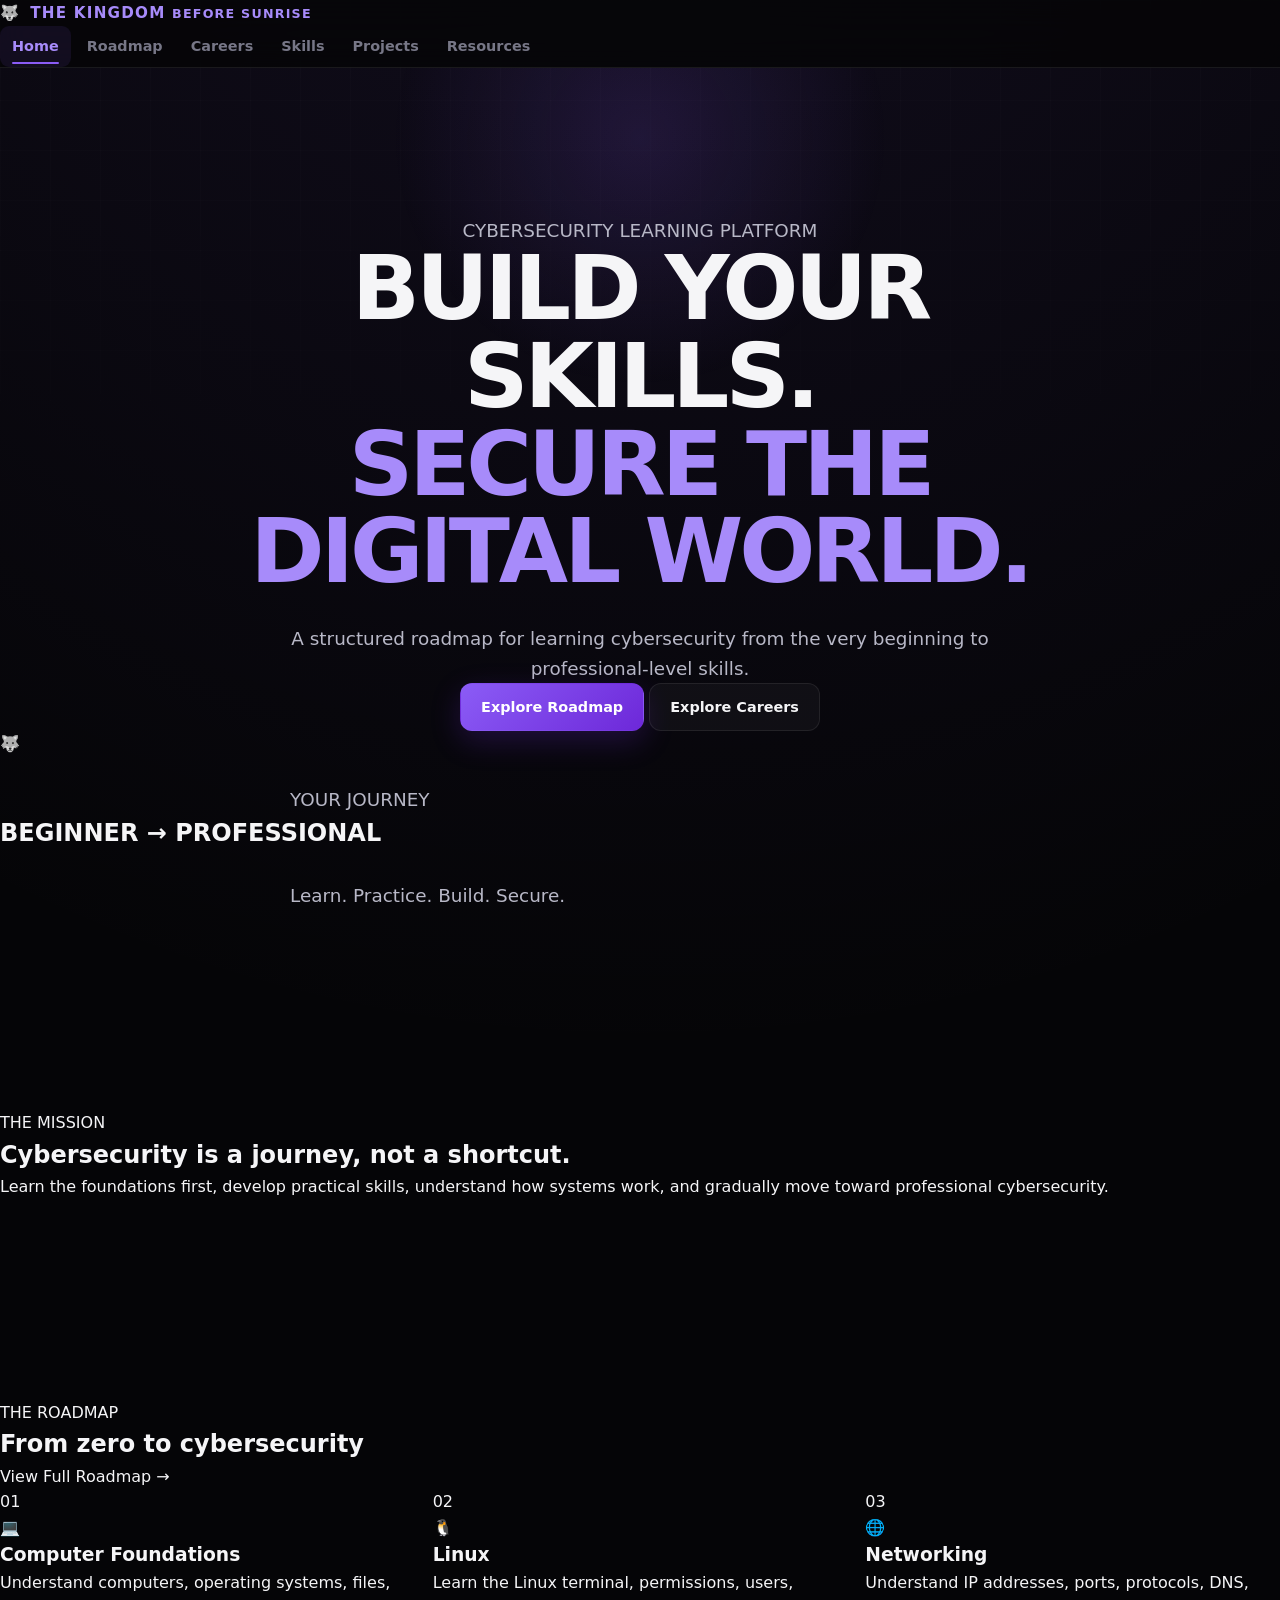
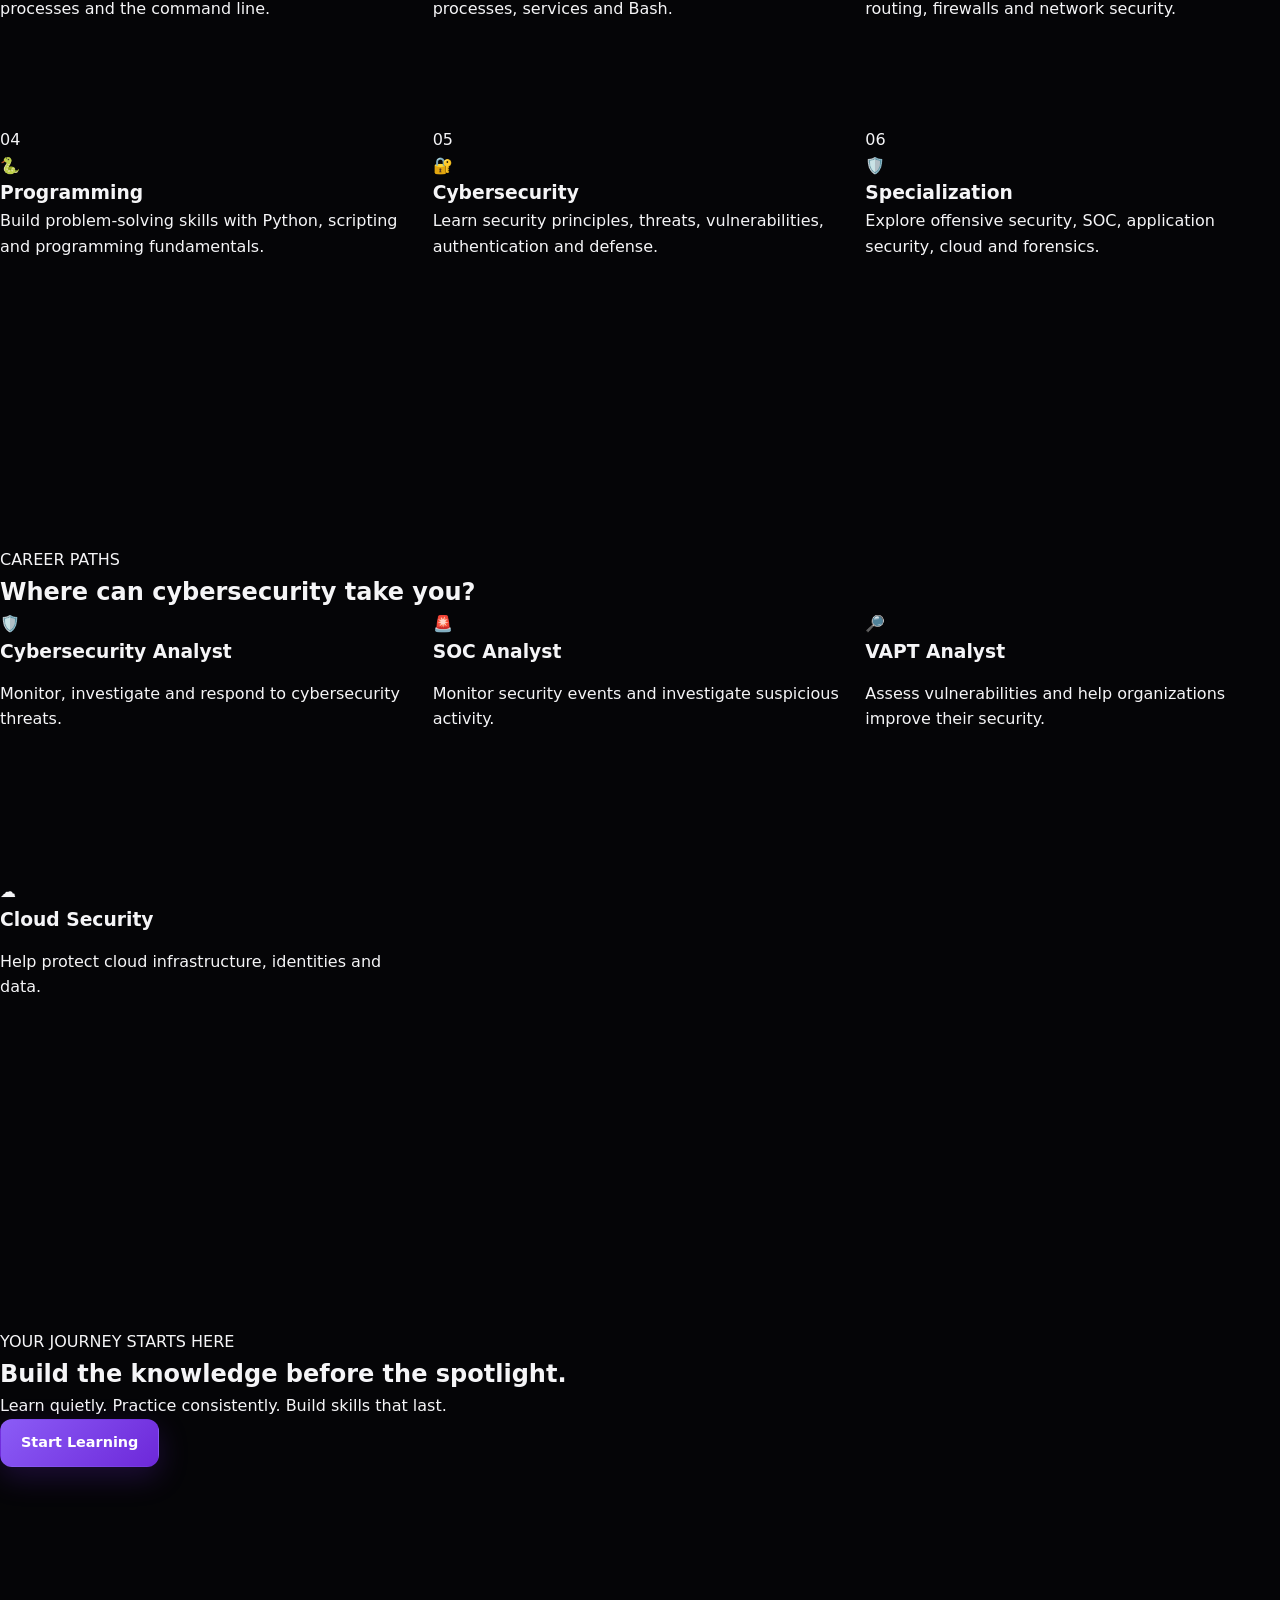
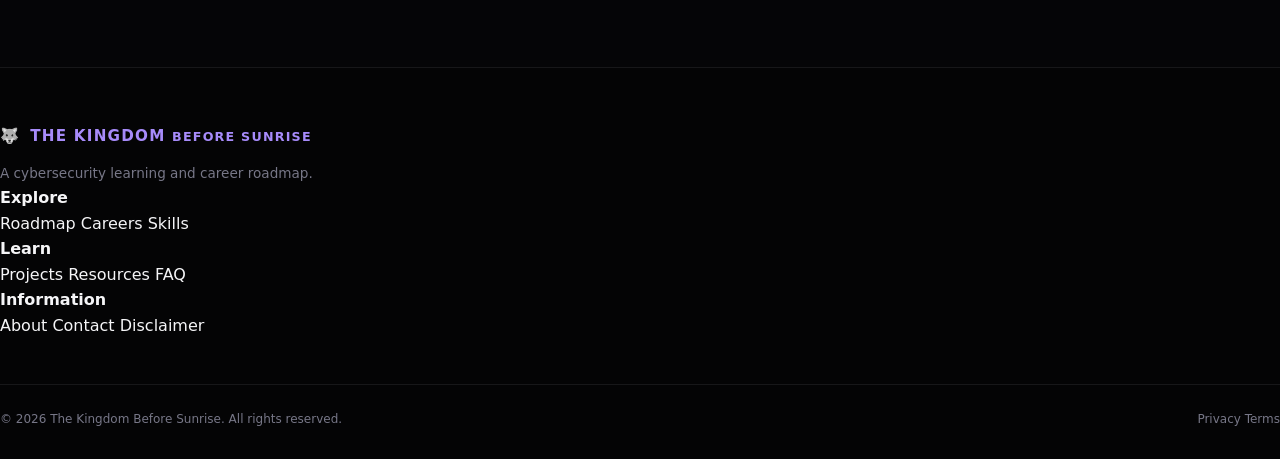
==== index.html @ 650b87f3 "Initial release of The Kingdom Before Sunrise" ====
<!DOCTYPE html>
<html lang="en">
<head>
    <meta charset="UTF-8">

    <meta name="viewport"
          content="width=device-width, initial-scale=1.0">

    <meta name="description"
          content="The Kingdom Before Sunrise - A complete cybersecurity learning and career roadmap.">

    <meta name="keywords"
          content="cybersecurity, ethical hacking, cyber security roadmap, Linux, networking, Python">

    <meta name="author"
          content="The Kingdom Before Sunrise">

    <title>The Kingdom Before Sunrise | Cybersecurity Roadmap</title>

    <link rel="stylesheet" href="css/style.css">
</head>

<body>

    <!-- =========================
         NAVIGATION
    ========================== -->

    <header class="navbar">

        <div class="logo">
            <span class="logo-symbol">🐺</span>
            <span class="logo-text">
                THE KINGDOM
                <small>BEFORE SUNRISE</small>
            </span>
        </div>

        <nav class="nav-links">

            <a href="index.html" class="active">
                Home
            </a>

            <a href="pages/roadmap.html">
                Roadmap
            </a>

            <a href="pages/careers.html">
                Careers
            </a>

            <a href="pages/skills.html">
                Skills
            </a>

            <a href="pages/projects.html">
                Projects
            </a>

            <a href="pages/resources.html">
                Resources
            </a>

        </nav>

    </header>


    <!-- =========================
         HERO SECTION
    ========================== -->

    <main>

        <section class="hero">

            <div class="hero-content">

                <p class="hero-label">
                    CYBERSECURITY LEARNING PLATFORM
                </p>

                <h1>
                    BUILD YOUR SKILLS.
                    <br>
                    <span>SECURE THE DIGITAL WORLD.</span>
                </h1>

                <p class="hero-description">
                    A structured roadmap for learning cybersecurity
                    from the very beginning to professional-level skills.
                </p>

                <div class="hero-buttons">

                    <a href="pages/roadmap.html"
                       class="btn btn-primary">
                        Explore Roadmap
                    </a>

                    <a href="pages/careers.html"
                       class="btn btn-secondary">
                        Explore Careers
                    </a>

                </div>

            </div>


            <div class="hero-card">

                <div class="card-glow"></div>

                <div class="wolf-icon">
                    🐺
                </div>

                <p class="card-label">
                    YOUR JOURNEY
                </p>

                <h2>
                    BEGINNER
                    <span>→</span>
                    PROFESSIONAL
                </h2>

                <div class="progress-line">
                    <div></div>
                </div>

                <p class="card-small">
                    Learn. Practice. Build. Secure.
                </p>

            </div>

        </section>


        <!-- =========================
             INTRODUCTION
        ========================== -->

        <section class="intro section">

            <p class="section-label">
                THE MISSION
            </p>

            <h2>
                Cybersecurity is a journey,
                <span>not a shortcut.</span>
            </h2>

            <p class="section-description">
                Learn the foundations first, develop practical skills,
                understand how systems work, and gradually move toward
                professional cybersecurity.
            </p>

        </section>


        <!-- =========================
             ROADMAP PREVIEW
        ========================== -->

        <section class="roadmap-preview section">

            <div class="section-heading">

                <div>
                    <p class="section-label">
                        THE ROADMAP
                    </p>

                    <h2>
                        From <span>zero</span> to cybersecurity
                    </h2>
                </div>

                <a href="pages/roadmap.html"
                   class="text-link">
                    View Full Roadmap →
                </a>

            </div>


            <div class="roadmap-grid">

                <article class="roadmap-card">

                    <div class="roadmap-number">
                        01
                    </div>

                    <div class="roadmap-icon">
                        💻
                    </div>

                    <h3>
                        Computer Foundations
                    </h3>

                    <p>
                        Understand computers, operating systems,
                        files, processes and the command line.
                    </p>

                </article>


                <article class="roadmap-card">

                    <div class="roadmap-number">
                        02
                    </div>

                    <div class="roadmap-icon">
                        🐧
                    </div>

                    <h3>
                        Linux
                    </h3>

                    <p>
                        Learn the Linux terminal, permissions,
                        users, processes, services and Bash.
                    </p>

                </article>


                <article class="roadmap-card">

                    <div class="roadmap-number">
                        03
                    </div>

                    <div class="roadmap-icon">
                        🌐
                    </div>

                    <h3>
                        Networking
                    </h3>

                    <p>
                        Understand IP addresses, ports, protocols,
                        DNS, routing, firewalls and network security.
                    </p>

                </article>


                <article class="roadmap-card">

                    <div class="roadmap-number">
                        04
                    </div>

                    <div class="roadmap-icon">
                        🐍
                    </div>

                    <h3>
                        Programming
                    </h3>

                    <p>
                        Build problem-solving skills with Python,
                        scripting and programming fundamentals.
                    </p>

                </article>


                <article class="roadmap-card">

                    <div class="roadmap-number">
                        05
                    </div>

                    <div class="roadmap-icon">
                        🔐
                    </div>

                    <h3>
                        Cybersecurity
                    </h3>

                    <p>
                        Learn security principles, threats,
                        vulnerabilities, authentication and defense.
                    </p>

                </article>


                <article class="roadmap-card">

                    <div class="roadmap-number">
                        06
                    </div>

                    <div class="roadmap-icon">
                        🛡️
                    </div>

                    <h3>
                        Specialization
                    </h3>

                    <p>
                        Explore offensive security, SOC,
                        application security, cloud and forensics.
                    </p>

                </article>

            </div>

        </section>


        <!-- =========================
             CAREER PREVIEW
        ========================== -->

        <section class="careers-preview section">

            <p class="section-label">
                CAREER PATHS
            </p>

            <h2>
                Where can cybersecurity
                <span>take you?</span>
            </h2>

            <div class="career-grid">

                <article class="career-card">

                    <div class="career-icon">
                        🛡️
                    </div>

                    <h3>
                        Cybersecurity Analyst
                    </h3>

                    <p>
                        Monitor, investigate and respond
                        to cybersecurity threats.
                    </p>

                </article>


                <article class="career-card">

                    <div class="career-icon">
                        🚨
                    </div>

                    <h3>
                        SOC Analyst
                    </h3>

                    <p>
                        Monitor security events and
                        investigate suspicious activity.
                    </p>

                </article>


                <article class="career-card">

                    <div class="career-icon">
                        🔎
                    </div>

                    <h3>
                        VAPT Analyst
                    </h3>

                    <p>
                        Assess vulnerabilities and help
                        organizations improve their security.
                    </p>

                </article>


                <article class="career-card">

                    <div class="career-icon">
                        ☁️
                    </div>

                    <h3>
                        Cloud Security
                    </h3>

                    <p>
                        Help protect cloud infrastructure,
                        identities and data.
                    </p>

                </article>

            </div>

        </section>


        <!-- =========================
             FINAL CTA
        ========================== -->

        <section class="final-cta section">

            <p class="section-label">
                YOUR JOURNEY STARTS HERE
            </p>

            <h2>
                Build the knowledge
                <span>before the spotlight.</span>
            </h2>

            <p>
                Learn quietly. Practice consistently.
                Build skills that last.
            </p>

            <a href="pages/roadmap.html"
               class="btn btn-primary">
                Start Learning
            </a>

        </section>

    </main>


    <!-- =========================
         FOOTER
    ========================== -->

    <footer class="footer">

        <div class="footer-brand">

            <div class="logo">
                <span class="logo-symbol">🐺</span>

                <span class="logo-text">
                    THE KINGDOM
                    <small>BEFORE SUNRISE</small>
                </span>
            </div>

            <p>
                A cybersecurity learning and career roadmap.
            </p>

        </div>


        <div class="footer-links">

            <div>
                <h4>Explore</h4>

                <a href="pages/roadmap.html">
                    Roadmap
                </a>

                <a href="pages/careers.html">
                    Careers
                </a>

                <a href="pages/skills.html">
                    Skills
                </a>

            </div>


            <div>
                <h4>Learn</h4>

                <a href="pages/projects.html">
                    Projects
                </a>

                <a href="pages/resources.html">
                    Resources
                </a>

                <a href="pages/faq.html">
                    FAQ
                </a>

            </div>


            <div>
                <h4>Information</h4>

                <a href="pages/about.html">
                    About
                </a>

                <a href="pages/contact.html">
                    Contact
                </a>

                <a href="pages/disclaimer.html">
                    Disclaimer
                </a>

            </div>

        </div>


        <div class="footer-bottom">

            <p>
                © 2026 The Kingdom Before Sunrise.
                All rights reserved.
            </p>

            <div>

                <a href="pages/privacy.html">
                    Privacy
                </a>

                <a href="pages/terms.html">
                    Terms
                </a>

            </div>

        </div>

    </footer>


    <script src="js/main.js"></script>

</body>
</html>
---- css/style.css ----
/* ============================================================
   THE KINGDOM BEFORE SUNRISE
   Main Stylesheet
   Version 2.0.0
   ============================================================ */

/* ============================================================
   1. ROOT / RESET
   ============================================================ */

:root {
    --bg: #050507;
    --bg-soft: #0a0a0f;
    --bg-deep: #030304;

    --card: #101016;
    --card-hover: #15151e;

    --violet: #8b5cf6;
    --violet-light: #a78bfa;
    --violet-dark: #6d28d9;

    --text: #f5f5f7;
    --text-soft: #b8b8c7;
    --text-muted: #777787;

    --border: rgba(255, 255, 255, 0.08);
    --border-strong: rgba(139, 92, 246, 0.28);

    --shadow: 0 20px 60px rgba(0, 0, 0, 0.35);
    --violet-glow: 0 0 40px rgba(139, 92, 246, 0.12);

    --radius-small: 10px;
    --radius-medium: 16px;
    --radius-large: 24px;

    --max-width: 1200px;

    --transition-fast: 0.2s ease;
    --transition-medium: 0.3s ease;
    --transition-slow: 0.5s ease;
}


* {
    margin: 0;
    padding: 0;
    box-sizing: border-box;
}


html {
    scroll-behavior: smooth;
}


body {
    min-height: 100vh;

    background:
        radial-gradient(
            circle at 50% -10%,
            rgba(139, 92, 246, 0.10),
            transparent 35%
        ),
        var(--bg);

    color: var(--text);

    font-family:
        Inter,
        system-ui,
        -apple-system,
        BlinkMacSystemFont,
        "Segoe UI",
        sans-serif;

    line-height: 1.6;

    overflow-x: hidden;
}


body::before {
    content: "";

    position: fixed;

    inset: 0;

    pointer-events: none;

    background-image:
        linear-gradient(
            rgba(255, 255, 255, 0.015) 1px,
            transparent 1px
        ),
        linear-gradient(
            90deg,
            rgba(255, 255, 255, 0.015) 1px,
            transparent 1px
        );

    background-size: 50px 50px;

    mask-image:
        linear-gradient(
            to bottom,
            black,
            transparent 70%
        );

    z-index: -1;
}


body.search-open {
    overflow: hidden;
}


::selection {
    background: var(--violet);
    color: white;
}


a {
    color: inherit;
    text-decoration: none;
}


button,
input,
textarea,
select {
    font: inherit;
}


button {
    cursor: pointer;
}


img {
    max-width: 100%;
    display: block;
}


/* ============================================================
   2. GLOBAL CONTAINER
   ============================================================ */

.container {
    width: min(
        calc(100% - 40px),
        var(--max-width)
    );

    margin-inline: auto;
}


/* ============================================================
   3. NAVIGATION
   ============================================================ */

.navbar {
    position: sticky;
    top: 0;

    width: 100%;

    z-index: 1000;

    background:
        rgba(5, 5, 7, 0.82);

    backdrop-filter: blur(18px);
    -webkit-backdrop-filter: blur(18px);

    border-bottom: 1px solid var(--border);
}


.nav-container {
    width: min(
        calc(100% - 40px),
        var(--max-width)
    );

    min-height: 76px;

    margin-inline: auto;

    display: flex;
    align-items: center;

    gap: 24px;
}


.logo {
    display: inline-flex;

    align-items: center;

    gap: 10px;

    color: var(--text);

    font-size: 0.95rem;
    font-weight: 800;

    letter-spacing: 0.08em;

    white-space: nowrap;
}


.logo span {
    color: var(--violet-light);
}


.logo-mark {
    display: inline-flex;

    align-items: center;
    justify-content: center;

    width: 34px;
    height: 34px;

    border-radius: 10px;

    background:
        linear-gradient(
            135deg,
            rgba(139, 92, 246, 0.25),
            rgba(109, 40, 217, 0.08)
        );

    border: 1px solid var(--border-strong);

    box-shadow: var(--violet-glow);
}


.nav-links {
    margin-left: auto;

    display: flex;

    align-items: center;

    gap: 4px;
}


.nav-links a {
    position: relative;

    padding: 9px 12px;

    color: var(--text-muted);

    font-size: 0.9rem;
    font-weight: 600;

    border-radius: 9px;

    transition:
        color var(--transition-fast),
        background var(--transition-fast);
}


.nav-links a:hover {
    color: var(--text);

    background:
        rgba(255, 255, 255, 0.04);
}


.nav-links a.active {
    color: var(--violet-light);

    background:
        rgba(139, 92, 246, 0.09);
}


.nav-links a.active::after {
    content: "";

    position: absolute;

    left: 12px;
    right: 12px;

    bottom: 3px;

    height: 2px;

    border-radius: 10px;

    background: var(--violet);
}


.mobile-menu-toggle,
.search-toggle {
    border: 1px solid var(--border);

    background:
        rgba(255, 255, 255, 0.035);

    color: var(--text);

    border-radius: 10px;

    transition:
        border-color var(--transition-fast),
        background var(--transition-fast),
        transform var(--transition-fast);
}


.mobile-menu-toggle:hover,
.search-toggle:hover {
    border-color: var(--border-strong);

    background:
        rgba(139, 92, 246, 0.08);
}


.search-toggle {
    width: 40px;
    height: 40px;

    display: inline-flex;

    align-items: center;
    justify-content: center;

    font-size: 1.25rem;
}


.mobile-menu-toggle {
    display: none;

    width: 42px;
    height: 42px;

    margin-left: auto;

    flex-direction: column;

    align-items: center;
    justify-content: center;

    gap: 5px;
}


.mobile-menu-toggle span {
    width: 19px;
    height: 2px;

    border-radius: 10px;

    background: var(--text);

    transition:
        transform var(--transition-medium),
        opacity var(--transition-medium);
}


.mobile-menu-toggle.active span:nth-child(1) {
    transform: translateY(7px) rotate(45deg);
}


.mobile-menu-toggle.active span:nth-child(2) {
    opacity: 0;
}


.mobile-menu-toggle.active span:nth-child(3) {
    transform: translateY(-7px) rotate(-45deg);
}


/* ============================================================
   4. HERO
   ============================================================ */

.hero {
    position: relative;

    padding:
        120px
        0
        100px;

    overflow: hidden;
}


.hero::before {
    content: "";

    position: absolute;

    width: 500px;
    height: 500px;

    top: -180px;
    left: 50%;

    transform: translateX(-50%);

    background:
        radial-gradient(
            circle,
            rgba(139, 92, 246, 0.15),
            transparent 70%
        );

    pointer-events: none;
}


.hero-content {
    position: relative;

    max-width: 850px;

    margin-inline: auto;

    text-align: center;

    z-index: 1;
}


.hero-eyebrow,
.section-eyebrow,
.search-eyebrow {
    margin-bottom: 14px;

    color: var(--violet-light);

    font-size: 0.75rem;
    font-weight: 800;

    letter-spacing: 0.18em;

    text-transform: uppercase;
}


.hero h1 {
    max-width: 900px;

    margin-inline: auto;

    font-size:
        clamp(
            2.5rem,
            7vw,
            5.7rem
        );

    line-height: 0.98;

    letter-spacing: -0.045em;

    font-weight: 900;
}


.hero h1 span {
    color: var(--violet-light);
}


.hero p {
    max-width: 700px;

    margin:
        28px
        auto
        0;

    color: var(--text-soft);

    font-size:
        clamp(
            1rem,
            2vw,
            1.15rem
        );
}


.hero-actions {
    margin-top: 38px;

    display: flex;

    align-items: center;
    justify-content: center;

    gap: 12px;

    flex-wrap: wrap;
}


/* ============================================================
   5. BUTTONS
   ============================================================ */

.btn {
    display: inline-flex;

    align-items: center;
    justify-content: center;

    min-height: 48px;

    padding:
        0
        20px;

    border-radius: 12px;

    border: 1px solid transparent;

    font-size: 0.9rem;
    font-weight: 750;

    transition:
        transform var(--transition-fast),
        box-shadow var(--transition-fast),
        background var(--transition-fast),
        border-color var(--transition-fast);
}


.btn:hover {
    transform: translateY(-2px);
}


.btn-primary {
    color: white;

    background:
        linear-gradient(
            135deg,
            var(--violet),
            var(--violet-dark)
        );

    box-shadow:
        0 10px 30px
        rgba(109, 40, 217, 0.24);
}


.btn-primary:hover {
    box-shadow:
        0 14px 40px
        rgba(109, 40, 217, 0.36);
}


.btn-secondary {
    color: var(--text);

    background:
        rgba(255, 255, 255, 0.035);

    border-color: var(--border);
}


.btn-secondary:hover {
    background:
        rgba(139, 92, 246, 0.08);

    border-color:
        var(--border-strong);
}


/* ============================================================
   6. SECTIONS
   ============================================================ */

section {
    scroll-margin-top: 100px;
}


.section {
    padding: 100px 0;
}


.section-header {
    max-width: 760px;

    margin-bottom: 45px;
}


.section-header h2 {
    margin-top: 8px;

    font-size:
        clamp(
            2rem,
            5vw,
            3.4rem
        );

    line-height: 1.05;

    letter-spacing: -0.035em;
}


.section-header p {
    margin-top: 18px;

    color: var(--text-soft);

    font-size: 1rem;
}


/* ============================================================
   7. CARDS / GRIDS
   ============================================================ */

.grid {
    display: grid;

    gap: 18px;
}


.grid-2 {
    grid-template-columns:
        repeat(2, minmax(0, 1fr));
}


.grid-3 {
    grid-template-columns:
        repeat(3, minmax(0, 1fr));
}


.grid-4 {
    grid-template-columns:
        repeat(4, minmax(0, 1fr));
}


.card {
    position: relative;

    padding: 26px;

    background:
        linear-gradient(
            145deg,
            rgba(255, 255, 255, 0.035),
            rgba(255, 255, 255, 0.015)
        );

    border: 1px solid var(--border);

    border-radius: var(--radius-medium);

    box-shadow: var(--shadow);

    overflow: hidden;

    transition:
        transform var(--transition-medium),
        border-color var(--transition-medium),
        background var(--transition-medium);
}


.card::before {
    content: "";

    position: absolute;

    top: 0;
    left: 0;
    right: 0;

    height: 1px;

    background:
        linear-gradient(
            90deg,
            transparent,
            rgba(139, 92, 246, 0.45),
            transparent
        );

    opacity: 0;

    transition:
        opacity var(--transition-medium);
}


.card:hover {
    transform: translateY(-5px);

    border-color:
        var(--border-strong);

    background:
        linear-gradient(
            145deg,
            rgba(139, 92, 246, 0.06),
            rgba(255, 255, 255, 0.02)
        );
}


.card:hover::before {
    opacity: 1;
}


.card h3 {
    margin-bottom: 10px;

    font-size: 1.1rem;

    line-height: 1.25;
}


.card p {
    color: var(--text-soft);

    font-size: 0.92rem;
}


.card-number {
    display: inline-flex;

    margin-bottom: 20px;

    color: var(--violet-light);

    font-size: 0.75rem;
    font-weight: 800;

    letter-spacing: 0.12em;
}


/* ============================================================
   8. ROADMAP
   ============================================================ */

.roadmap-grid {
    display: grid;

    grid-template-columns:
        repeat(3, minmax(0, 1fr));

    gap: 18px;
}


.roadmap-card {
    min-height: 220px;
}


.roadmap-card .level {
    display: inline-block;

    margin-bottom: 18px;

    padding:
        5px
        9px;

    border-radius: 7px;

    color: var(--violet-light);

    background:
        rgba(139, 92, 246, 0.09);

    border:
        1px solid
        rgba(139, 92, 246, 0.16);

    font-size: 0.7rem;
    font-weight: 800;

    letter-spacing: 0.1em;
}


/* ============================================================
   9. CAREER CARDS
   ============================================================ */

.career-grid {
    display: grid;

    grid-template-columns:
        repeat(3, minmax(0, 1fr));

    gap: 18px;
}


.career-card {
    min-height: 250px;
}


.career-card h3 {
    margin-bottom: 14px;
}


.career-card ul {
    margin-top: 16px;

    padding-left: 18px;

    color: var(--text-soft);
}


.career-card li {
    margin-bottom: 7px;
}


/* ============================================================
   10. PAGE HERO
   ============================================================ */

.page-hero {
    padding:
        90px
        0
        70px;
}


.page-hero-content {
    max-width: 850px;
}


.page-hero h1 {
    font-size:
        clamp(
            2.4rem,
            6vw,
            4.8rem
        );

    line-height: 1;

    letter-spacing: -0.045em;
}


.page-hero p {
    max-width: 720px;

    margin-top: 22px;

    color: var(--text-soft);

    font-size: 1.05rem;
}


/* ============================================================
   11. CONTENT TYPOGRAPHY
   ============================================================ */

.content {
    max-width: 850px;
}


.content h2 {
    margin-top: 50px;
    margin-bottom: 15px;

    font-size: 2rem;
}


.content h3 {
    margin-top: 32px;
    margin-bottom: 12px;

    font-size: 1.3rem;
}


.content p {
    margin-bottom: 16px;

    color: var(--text-soft);
}


.content ul,
.content ol {
    margin:
        16px
        0
        20px;

    padding-left: 25px;

    color: var(--text-soft);
}


.content li {
    margin-bottom: 8px;
}


.content strong {
    color: var(--text);
}


/* ============================================================
   12. NOTICES
   ============================================================ */

.notice {
    margin:
        30px
        0;

    padding: 22px 24px;

    background:
        rgba(139, 92, 246, 0.055);

    border:
        1px solid
        rgba(139, 92, 246, 0.18);

    border-left:
        3px solid
        var(--violet);

    border-radius: 12px;
}


.notice strong {
    display: block;

    margin-bottom: 7px;

    color: var(--violet-light);
}


.notice p {
    margin: 0;

    color: var(--text-soft);
}


/* ============================================================
   13. SEARCH OVERLAY
   ============================================================ */

.site-search-overlay {
    position: fixed;

    inset: 0;

    z-index: 2000;

    display: flex;

    align-items: flex-start;
    justify-content: center;

    padding:
        100px
        20px
        30px;

    background:
        rgba(0, 0, 0, 0.72);

    backdrop-filter: blur(12px);
    -webkit-backdrop-filter: blur(12px);

    opacity: 0;

    visibility: hidden;

    transition:
        opacity var(--transition-medium),
        visibility var(--transition-medium);
}


.site-search-overlay.open {
    opacity: 1;

    visibility: visible;
}


.site-search-panel {
    width: min(
        720px,
        100%
    );

    max-height:
        calc(100vh - 130px);

    overflow-y: auto;

    padding: 24px;

    background:
        linear-gradient(
            145deg,
            #111118,
            #09090d
        );

    border:
        1px solid
        var(--border-strong);

    border-radius:
        var(--radius-large);

    box-shadow:
        0 30px 100px
        rgba(0, 0, 0, 0.65),
        0 0 80px
        rgba(139, 92, 246, 0.10);

    transform:
        translateY(-15px)
        scale(0.98);

    transition:
        transform var(--transition-medium);
}


.site-search-overlay.open
.site-search-panel {
    transform:
        translateY(0)
        scale(1);
}


.search-header {
    display: flex;

    align-items: flex-start;
    justify-content: space-between;

    gap: 20px;

    margin-bottom: 22px;
}


.search-header h2 {
    margin: 0;

    font-size: 2rem;

    letter-spacing: -0.035em;
}


.search-close {
    width: 40px;
    height: 40px;

    flex: 0 0 auto;

    border:
        1px solid
        var(--border);

    border-radius: 10px;

    background:
        rgba(255, 255, 255, 0.04);

    color: var(--text);

    font-size: 1.5rem;

    line-height: 1;

    transition:
        background var(--transition-fast),
        border-color var(--transition-fast);
}


.search-close:hover {
    background:
        rgba(139, 92, 246, 0.12);

    border-color:
        var(--border-strong);
}


.search-input-wrapper {
    display: flex;

    align-items: center;

    gap: 12px;

    min-height: 56px;

    padding:
        0
        15px;

    background:
        rgba(255, 255, 255, 0.035);

    border:
        1px solid
        var(--border);

    border-radius: 13px;

    transition:
        border-color var(--transition-fast);
}


.search-input-wrapper:focus-within {
    border-color:
        rgba(139, 92, 246, 0.55);

    box-shadow:
        0 0 0 3px
        rgba(139, 92, 246, 0.08);
}


.search-input-wrapper > span {
    color: var(--violet-light);

    font-size: 1.3rem;
}


.site-search-input {
    min-width: 0;

    flex: 1;

    border: 0;
    outline: 0;

    background: transparent;

    color: var(--text);

    font-size: 1rem;
}


.site-search-input::placeholder {
    color: var(--text-muted);
}


.search-input-wrapper kbd {
    padding:
        4px
        7px;

    border:
        1px solid
        var(--border);

    border-radius: 6px;

    color: var(--text-muted);

    font-size: 0.65rem;
}


.search-results {
    display: grid;

    gap: 8px;

    margin-top: 16px;
}


.search-result {
    display: flex;

    align-items: flex-start;

    gap: 13px;

    padding: 15px;

    border:
        1px solid
        transparent;

    border-radius: 12px;

    transition:
        background var(--transition-fast),
        border-color var(--transition-fast);
}


.search-result:hover {
    background:
        rgba(139, 92, 246, 0.07);

    border-color:
        rgba(139, 92, 246, 0.15);
}


.search-result-icon {
    display: flex;

    align-items: center;
    justify-content: center;

    width: 32px;
    height: 32px;

    flex: 0 0 auto;

    border-radius: 9px;

    background:
        rgba(139, 92, 246, 0.10);

    color: var(--violet-light);
}


.search-result strong {
    display: block;

    color: var(--text);

    font-size: 0.95rem;
}


.search-result small {
    display: block;

    margin-top: 3px;

    color: var(--text-muted);

    font-size: 0.8rem;

    line-height: 1.4;
}


.search-empty {
    padding: 30px 15px;

    text-align: center;

    color: var(--text-muted);
}


.search-empty strong {
    display: block;

    margin-bottom: 5px;

    color: var(--text);
}


/* ============================================================
   14. PROGRESS SYSTEM
   ============================================================ */

[data-progress-id] {
    transition:
        opacity var(--transition-fast),
        border-color var(--transition-fast),
        background var(--transition-fast);
}


[data-progress-id].progress-complete {
    border-color:
        rgba(139, 92, 246, 0.4);

    background:
        rgba(139, 92, 246, 0.08);

    opacity: 0.88;
}


[data-progress-id].progress-complete::after {
    content: "✓";

    display: inline-flex;

    align-items: center;
    justify-content: center;

    width: 24px;
    height: 24px;

    margin-left: 8px;

    border-radius: 50%;

    background:
        var(--violet);

    color: white;

    font-size: 0.75rem;
    font-weight: 800;
}


/* ============================================================
   15. FORMS
   ============================================================ */

.form-group {
    margin-bottom: 20px;
}


.form-group label {
    display: block;

    margin-bottom: 8px;

    color: var(--text);

    font-size: 0.85rem;
    font-weight: 700;
}


.form-group input,
.form-group textarea,
.form-group select {
    width: 100%;

    padding:
        13px
        15px;

    border:
        1px solid
        var(--border);

    border-radius: 10px;

    outline: none;

    background:
        rgba(255, 255, 255, 0.035);

    color: var(--text);

    transition:
        border-color var(--transition-fast),
        box-shadow var(--transition-fast);
}


.form-group input:focus,
.form-group textarea:focus,
.form-group select:focus {
    border-color:
        rgba(139, 92, 246, 0.55);

    box-shadow:
        0 0 0 3px
        rgba(139, 92, 246, 0.08);
}


.form-group textarea {
    min-height: 150px;

    resize: vertical;
}


.form-group select option {
    background: var(--card);

    color: var(--text);
}


/* ============================================================
   16. FAQ
   ============================================================ */

details {
    margin-bottom: 10px;

    background:
        rgba(255, 255, 255, 0.025);

    border:
        1px solid
        var(--border);

    border-radius: 12px;

    overflow: hidden;
}


summary {
    padding: 18px 20px;

    cursor: pointer;

    color: var(--text);

    font-weight: 700;

    list-style: none;
}


summary::-webkit-details-marker {
    display: none;
}


summary::after {
    content: "+";

    float: right;

    color: var(--violet-light);

    font-size: 1.2rem;

    transition:
        transform var(--transition-fast);
}


details[open] summary::after {
    transform: rotate(45deg);
}


details > div,
details > p {
    padding:
        0
        20px
        20px;

    color: var(--text-soft);
}


/* ============================================================
   17. FOOTER
   ============================================================ */

footer {
    margin-top: 100px;

    padding:
        55px
        0
        30px;

    border-top:
        1px solid
        var(--border);

    background:
        rgba(0, 0, 0, 0.18);
}


.footer-grid {
    display: grid;

    grid-template-columns:
        2fr
        repeat(3, 1fr);

    gap: 40px;
}


.footer-brand p {
    max-width: 360px;

    margin-top: 15px;

    color: var(--text-muted);

    font-size: 0.85rem;
}


.footer-column h3 {
    margin-bottom: 15px;

    color: var(--text);

    font-size: 0.8rem;

    text-transform: uppercase;

    letter-spacing: 0.1em;
}


.footer-column a {
    display: block;

    width: fit-content;

    margin-bottom: 8px;

    color: var(--text-muted);

    font-size: 0.85rem;

    transition:
        color var(--transition-fast);
}


.footer-column a:hover {
    color: var(--violet-light);
}


.footer-bottom {
    display: flex;

    align-items: center;
    justify-content: space-between;

    gap: 20px;

    margin-top: 45px;

    padding-top: 25px;

    border-top:
        1px solid
        var(--border);

    color: var(--text-muted);

    font-size: 0.75rem;
}


/* ============================================================
   18. ACCESSIBILITY
   ============================================================ */

.keyboard-navigation *:focus {
    outline:
        2px solid
        var(--violet-light);

    outline-offset: 3px;
}


.reduce-motion *,
.reduce-motion *::before,
.reduce-motion *::after {
    animation-duration: 0.01ms !important;

    animation-iteration-count: 1 !important;

    transition-duration: 0.01ms !important;

    scroll-behavior: auto !important;
}


/* ============================================================
   19. RESPONSIVE TABLET
   ============================================================ */

@media (max-width: 1000px) {

    .nav-container {
        min-height: 70px;
    }


    .nav-links {
        gap: 0;
    }


    .nav-links a {
        padding:
            8px
            8px;

        font-size: 0.82rem;
    }


    .roadmap-grid,
    .career-grid {
        grid-template-columns:
            repeat(2, minmax(0, 1fr));
    }


    .grid-4 {
        grid-template-columns:
            repeat(2, minmax(0, 1fr));
    }


    .footer-grid {
        grid-template-columns:
            repeat(2, minmax(0, 1fr));
    }
}


/* ============================================================
   20. RESPONSIVE MOBILE
   ============================================================ */

@media (max-width: 760px) {

    .container,
    .nav-container {
        width:
            min(
                calc(100% - 28px),
                var(--max-width)
            );
    }


    .navbar {
        background:
            rgba(5, 5, 7, 0.94);
    }


    .nav-container {
        position: relative;

        flex-wrap: wrap;

        gap: 10px;
    }


    .logo {
        font-size: 0.78rem;

        letter-spacing: 0.055em;
    }


    .logo-mark {
        width: 31px;
        height: 31px;
    }


    .mobile-menu-toggle {
        display: flex;
    }


    .search-toggle {
        margin-left: 0;
    }


    .nav-links {
        order: 10;

        width: 100%;

        display: none;

        flex-direction: column;

        align-items: stretch;

        gap: 4px;

        padding:
            10px
            0
            15px;
    }


    .nav-links.mobile-open {
        display: flex;
    }


    .nav-links a {
        width: 100%;

        padding:
            12px
            13px;

        font-size: 0.9rem;
    }


    .nav-links a.active::after {
        left: auto;
        right: 13px;

        bottom: 50%;

        width: 3px;
        height: 18px;

        transform:
            translateY(50%);
    }


    .hero {
        padding:
            85px
            0
            75px;
    }


    .hero h1 {
        font-size:
            clamp(
                2.5rem,
                13vw,
                4.2rem
            );
    }


    .hero-actions {
        flex-direction: column;

        width: 100%;
    }


    .hero-actions .btn {
        width: 100%;
    }


    .section {
        padding: 75px 0;
    }


    .section-header {
        margin-bottom: 32px;
    }


    .grid-2,
    .grid-3,
    .grid-4,
    .roadmap-grid,
    .career-grid {
        grid-template-columns:
            1fr;
    }


    .card {
        padding: 22px;
    }


    .page-hero {
        padding:
            70px
            0
            50px;
    }


    .page-hero h1 {
        font-size:
            clamp(
                2.4rem,
                12vw,
                4rem
            );
    }


    .site-search-overlay {
        padding:
            75px
            12px
            20px;
    }


    .site-search-panel {
        padding: 18px;

        border-radius: 18px;
    }


    .search-header h2 {
        font-size: 1.6rem;
    }


    .search-input-wrapper {
        min-height: 52px;
    }


    .search-input-wrapper kbd {
        display: none;
    }


    .footer-grid {
        grid-template-columns: 1fr;

        gap: 30px;
    }


    .footer-bottom {
        flex-direction: column;

        align-items: flex-start;
    }
}


/* ============================================================
   21. VERY SMALL SCREENS
   ============================================================ */

@media (max-width: 420px) {

    .logo {
        max-width: 210px;

        overflow: hidden;

        text-overflow: ellipsis;
    }


    .search-toggle,
    .mobile-menu-toggle {
        width: 38px;
        height: 38px;
    }


    .hero {
        padding-top: 65px;
    }


    .card {
        padding: 19px;
    }


    .site-search-panel {
        padding: 15px;
    }
}


/* ============================================================
   22. PRINT
   ============================================================ */

@media print {

    .navbar,
    .search-toggle,
    .mobile-menu-toggle,
    footer {
        display: none !important;
    }


    body {
        background: white;

        color: black;
    }


    .card {
        box-shadow: none;

        border:
            1px solid #ccc;
    }
}
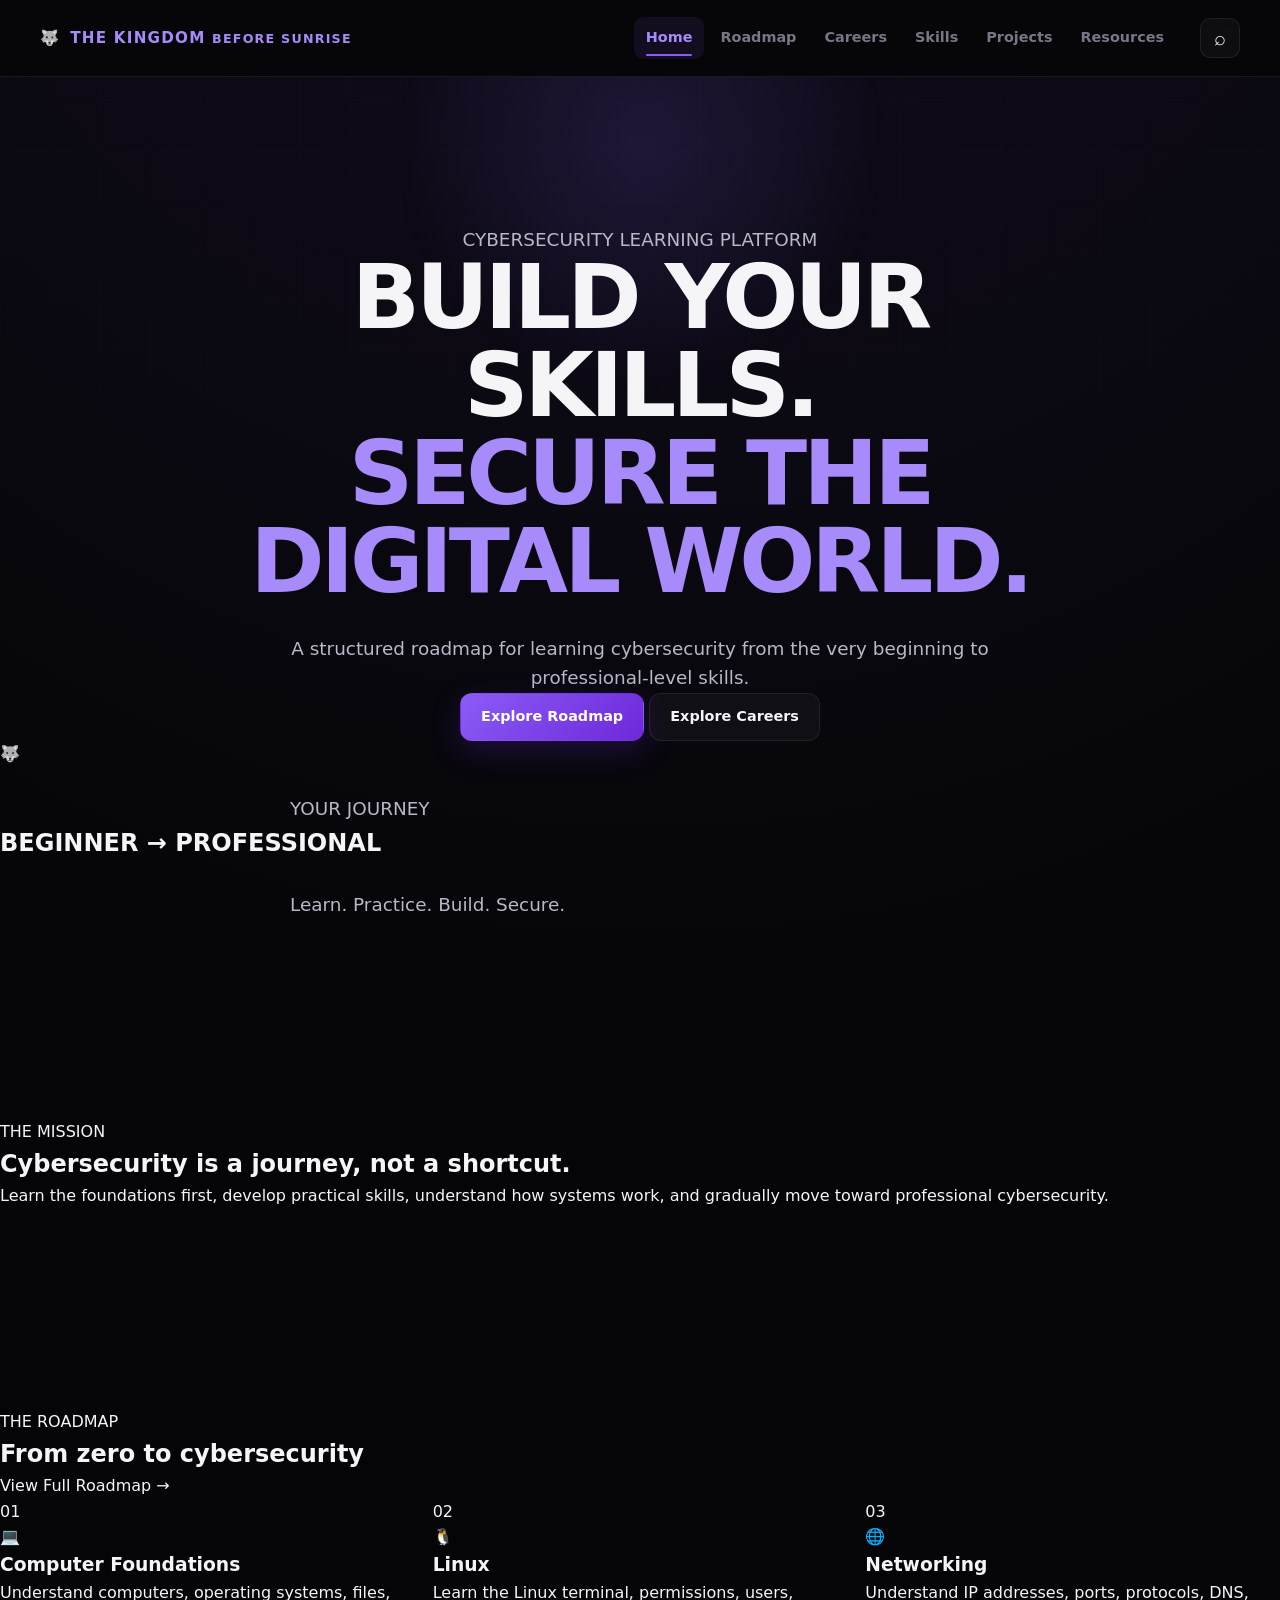
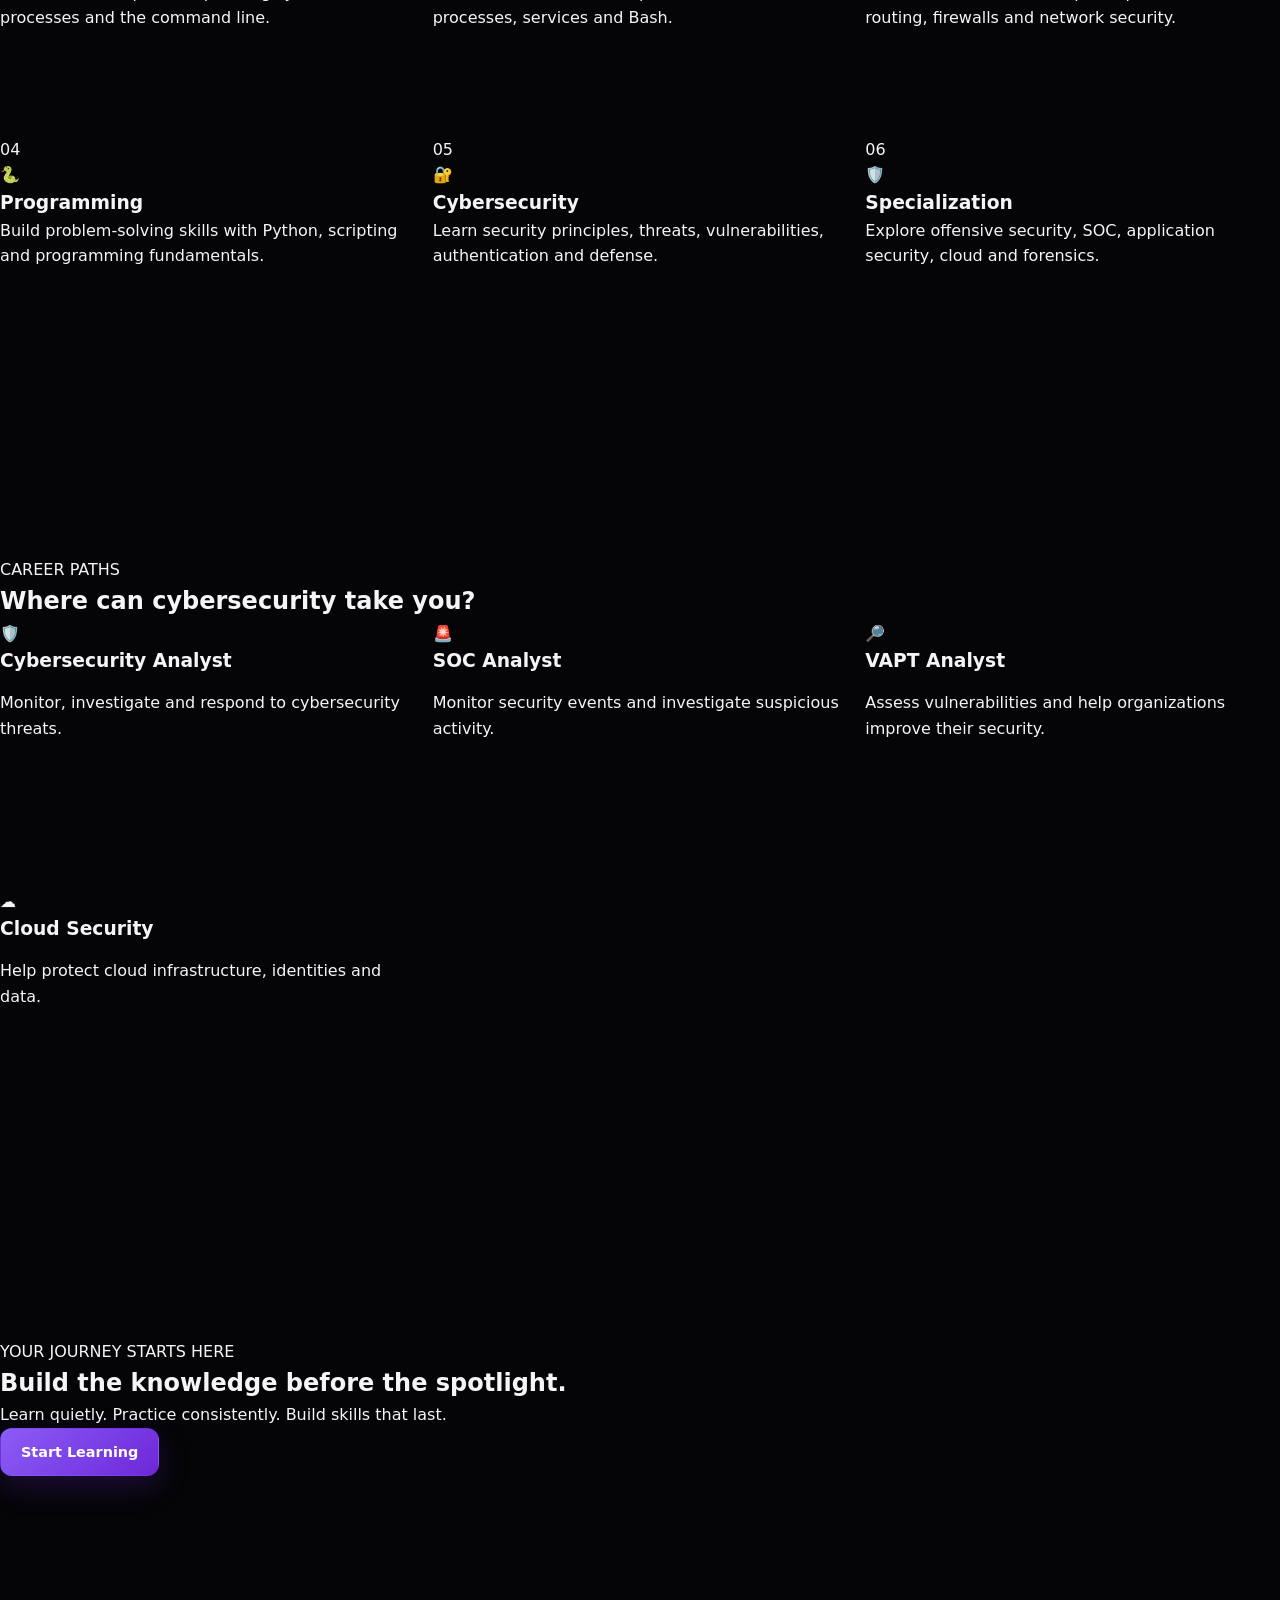
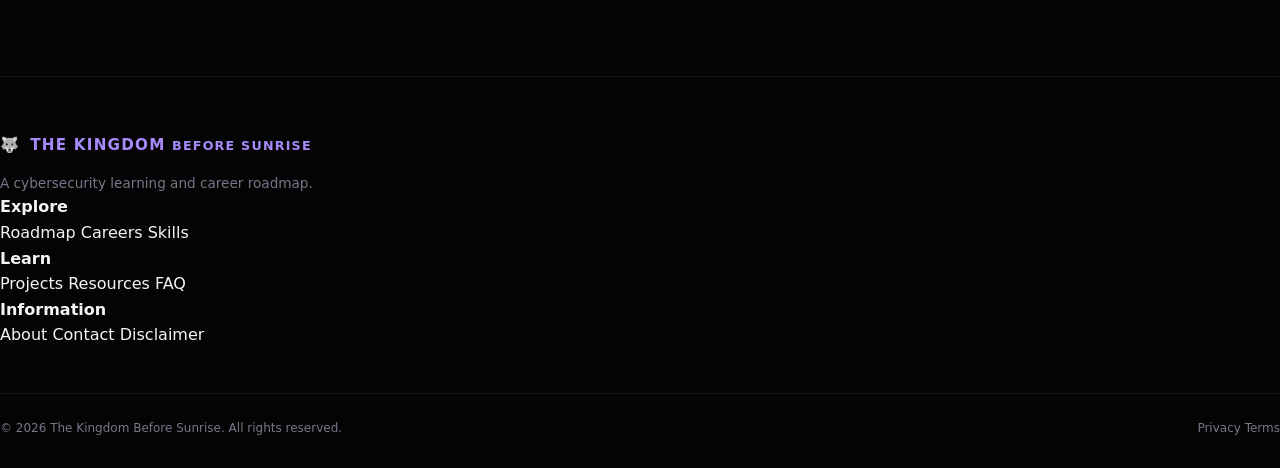
==== commit 97a4a105: "Fix navigation layout on all pages" ====
--- a/index.html
+++ b/index.html
@@ -28,7 +28,9 @@
 
     <header class="navbar">
 
-        <div class="logo">
+        <div class="nav-container">
+
+            <div class="logo">
             <span class="logo-symbol">🐺</span>
             <span class="logo-text">
                 THE KINGDOM
@@ -64,7 +66,9 @@
 
         </nav>
 
-    </header>
+    </div>
+    
+</header>
 
 
     <!-- =========================
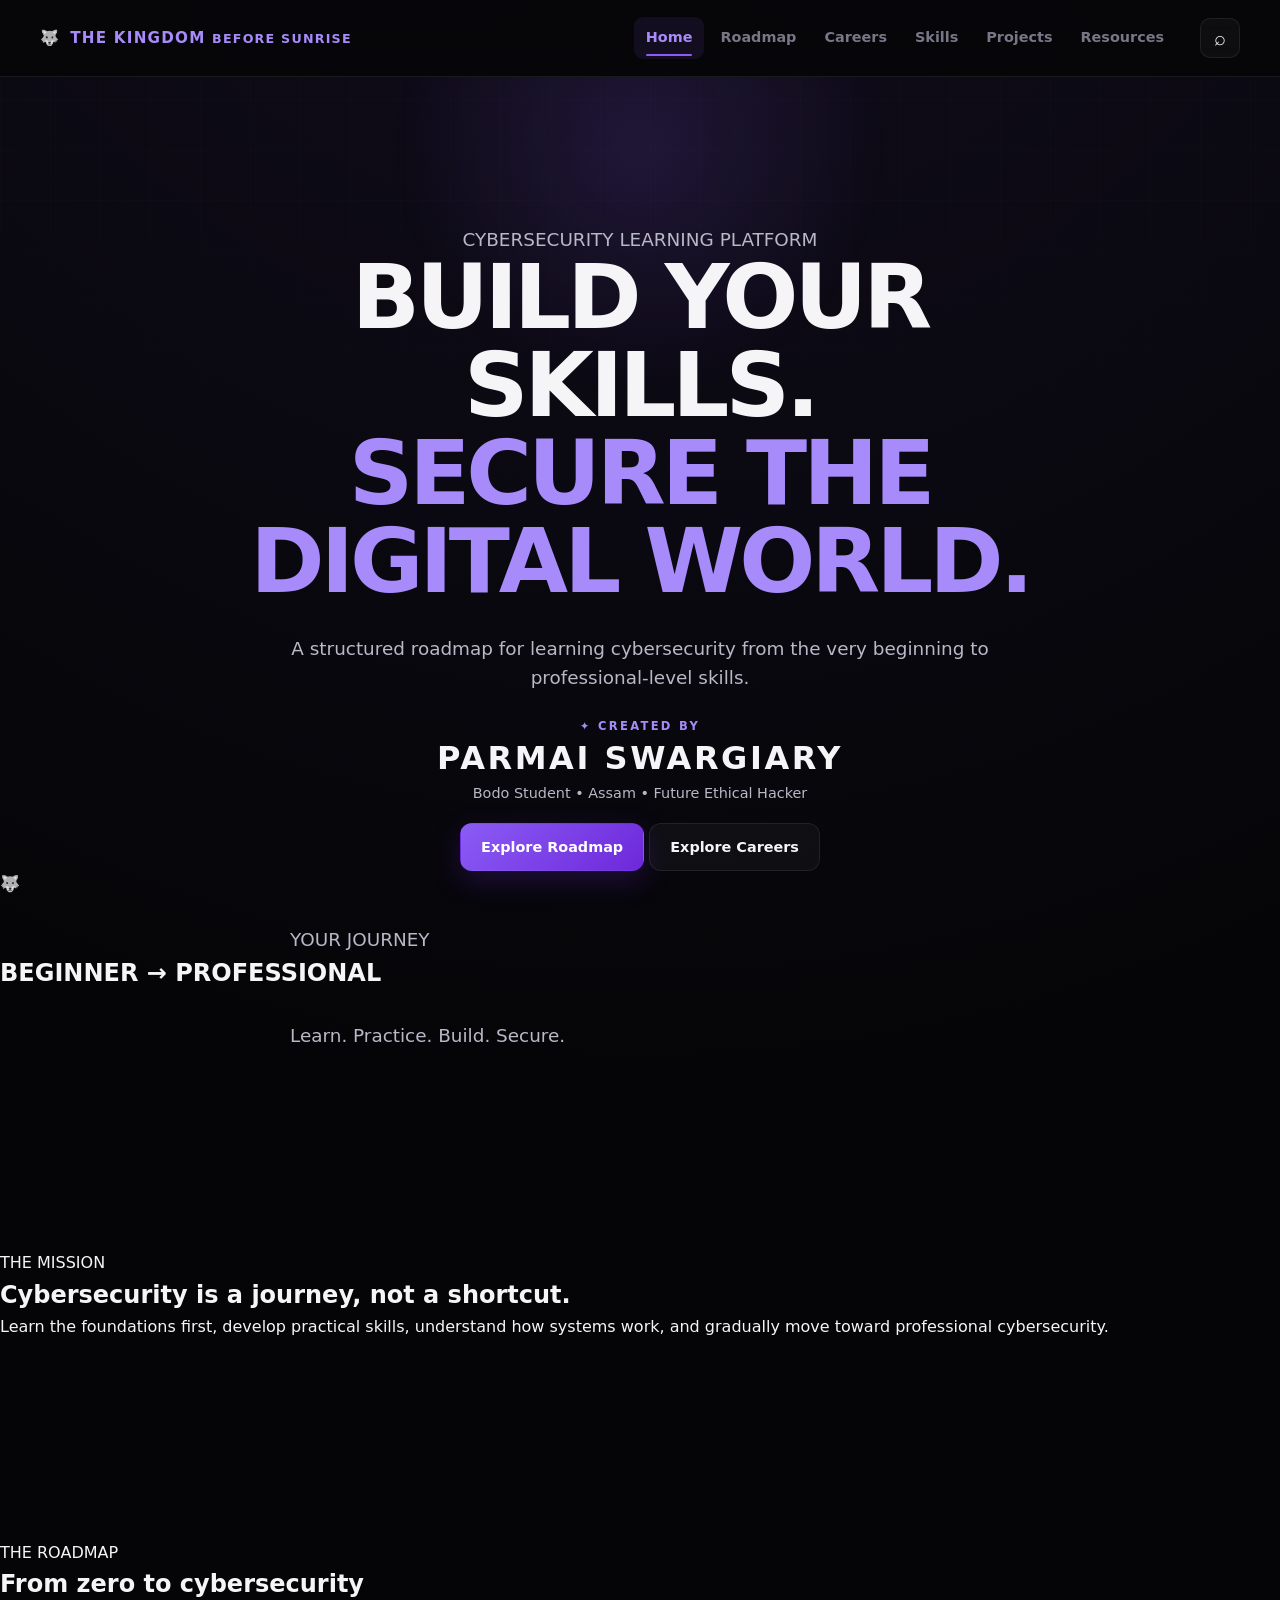
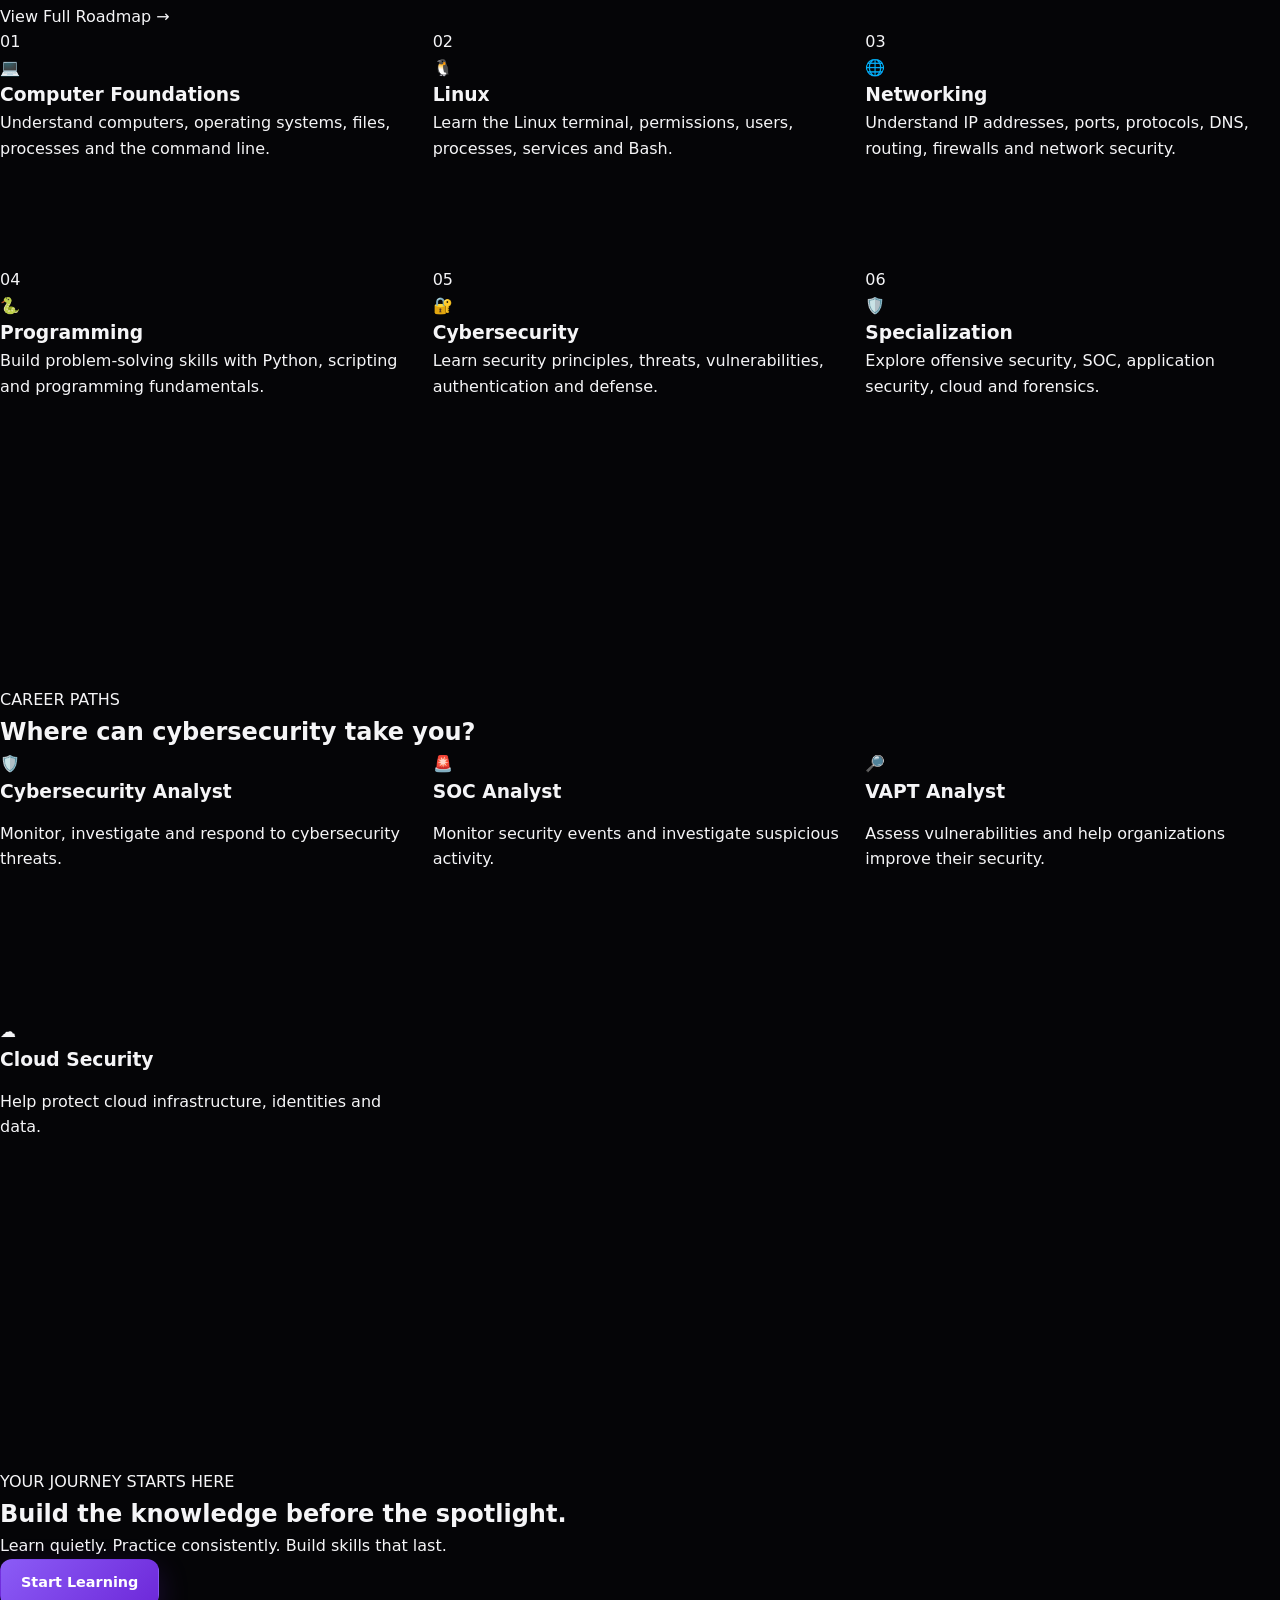
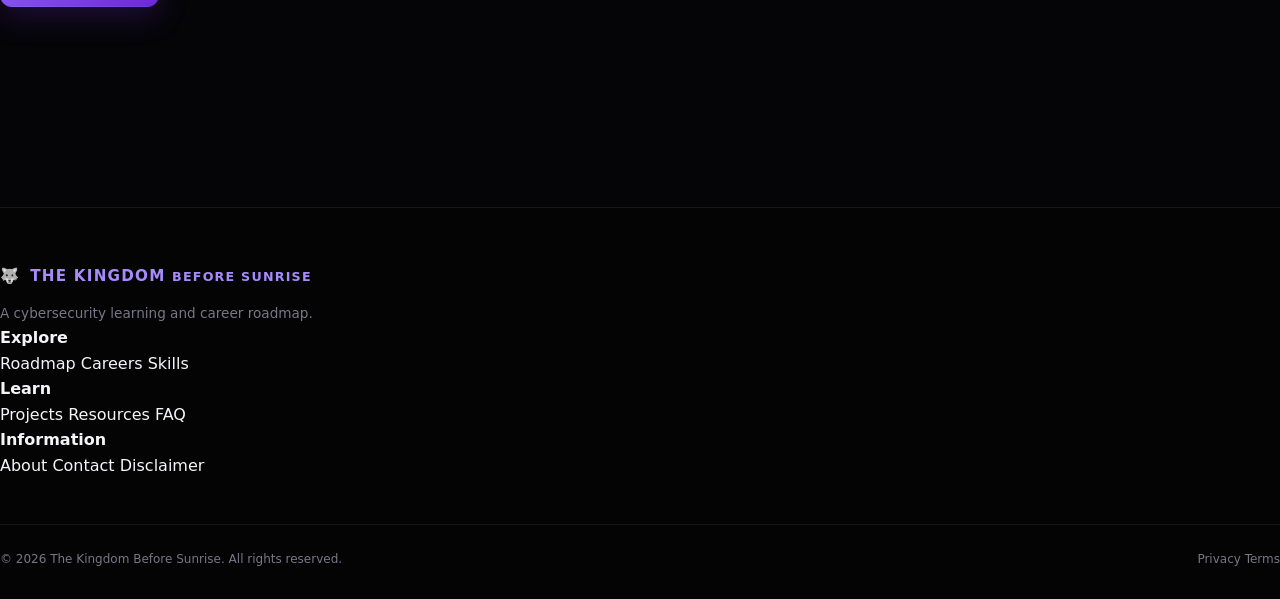
==== commit c448e7c9: "Add creator credit to homepage" ====
--- a/index.html
+++ b/index.html
@@ -96,6 +96,12 @@
                     from the very beginning to professional-level skills.
                 </p>
 
+                <div class="creator-credit">
+                    <span class="creator-label">✦ CREATED BY</span>
+                    <strong>PARMAI SWARGIARY</strong>
+                    <span class="creator-subtitle">Bodo Student • Assam • Future Ethical Hacker</span>
+                </div>
+
                 <div class="hero-buttons">
 
                     <a href="pages/roadmap.html"
--- a/css/style.css
+++ b/css/style.css
@@ -1986,3 +1986,48 @@
             1px solid #ccc;
     }
 }
+
+/* =========================================
+   CREATOR CREDIT
+========================================== */
+
+.creator-credit {
+    display: flex;
+    flex-direction: column;
+    gap: 6px;
+    margin: 24px 0 18px;
+}
+
+.creator-label {
+    font-size: 0.72rem;
+    font-weight: 700;
+    letter-spacing: 0.2em;
+    color: var(--violet-light);
+}
+
+.creator-credit strong {
+    font-size: clamp(1.35rem, 4vw, 2rem);
+    letter-spacing: 0.08em;
+    color: var(--text);
+    line-height: 1.1;
+}
+
+.creator-subtitle {
+    color: var(--text-soft);
+    font-size: 0.9rem;
+}
+
+@media (max-width: 600px) {
+    .creator-credit {
+        margin-top: 20px;
+    }
+
+    .creator-credit strong {
+        font-size: 1.25rem;
+    }
+
+    .creator-subtitle {
+        font-size: 0.82rem;
+    }
+}
+
